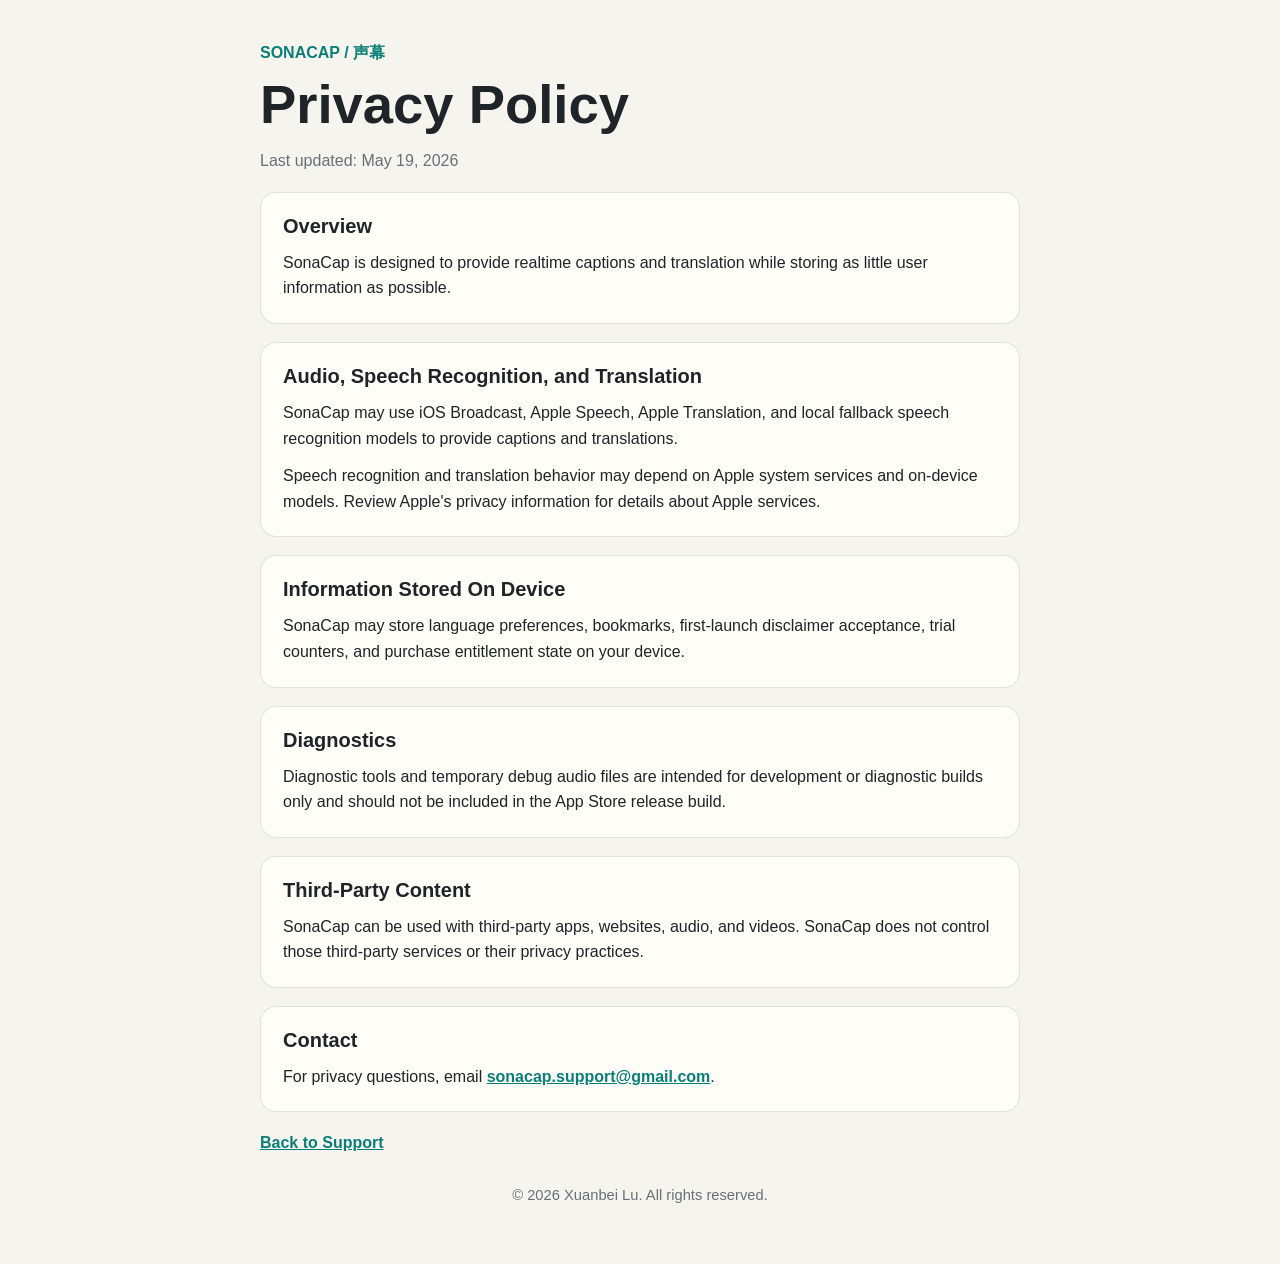
==== privacy.html @ 1b064ba0 "add support resources" ====
<!doctype html>
<html lang="en">
<head>
  <meta charset="utf-8">
  <meta name="viewport" content="width=device-width, initial-scale=1">
  <title>SonaCap Privacy Policy</title>
  <link rel="stylesheet" href="style.css">
</head>
<body>
  <main class="page">
    <header>
      <p class="eyebrow">SonaCap / 声幕</p>
      <h1>Privacy Policy</h1>
      <p class="muted">Last updated: May 19, 2026</p>
    </header>

    <section>
      <h2>Overview</h2>
      <p>SonaCap is designed to provide realtime captions and translation while storing as little user information as possible.</p>
    </section>

    <section>
      <h2>Audio, Speech Recognition, and Translation</h2>
      <p>SonaCap may use iOS Broadcast, Apple Speech, Apple Translation, and local fallback speech recognition models to provide captions and translations.</p>
      <p>Speech recognition and translation behavior may depend on Apple system services and on-device models. Review Apple's privacy information for details about Apple services.</p>
    </section>

    <section>
      <h2>Information Stored On Device</h2>
      <p>SonaCap may store language preferences, bookmarks, first-launch disclaimer acceptance, trial counters, and purchase entitlement state on your device.</p>
    </section>

    <section>
      <h2>Diagnostics</h2>
      <p>Diagnostic tools and temporary debug audio files are intended for development or diagnostic builds only and should not be included in the App Store release build.</p>
    </section>

    <section>
      <h2>Third-Party Content</h2>
      <p>SonaCap can be used with third-party apps, websites, audio, and videos. SonaCap does not control those third-party services or their privacy practices.</p>
    </section>

    <section>
      <h2>Contact</h2>
      <p>For privacy questions, email <a href="mailto:sonacap.support@gmail.com">sonacap.support@gmail.com</a>.</p>
    </section>

    <p><a href="index.html">Back to Support</a></p>

    <footer class="site-footer">
      <p>&copy; 2026 Xuanbei Lu. All rights reserved.</p>
    </footer>
  </main>
</body>
</html>
---- style.css ----
:root {
  color-scheme: light dark;
  --bg: #f6f4ef;
  --panel: #fffdf8;
  --text: #1f2428;
  --muted: #687076;
  --accent: #0a7f77;
  --border: rgba(31, 36, 40, 0.12);
}

@media (prefers-color-scheme: dark) {
  :root {
    --bg: #171917;
    --panel: #20231f;
    --text: #f2f0e8;
    --muted: #b7b2a8;
    --accent: #7dd5c7;
    --border: rgba(242, 240, 232, 0.16);
  }
}

* {
  box-sizing: border-box;
}

body {
  margin: 0;
  background: var(--bg);
  color: var(--text);
  font-family: -apple-system, BlinkMacSystemFont, "Segoe UI", sans-serif;
  line-height: 1.6;
}

.page {
  width: min(760px, calc(100% - 32px));
  margin: 0 auto;
  padding: 40px 0 56px;
}

.hero,
section {
  background: var(--panel);
  border: 1px solid var(--border);
  border-radius: 16px;
  padding: 22px;
  margin: 18px 0;
}

h1,
h2 {
  line-height: 1.15;
  margin: 0 0 12px;
}

h1 {
  font-size: clamp(2rem, 5vw, 3.4rem);
}

h2 {
  font-size: 1.25rem;
}

p {
  margin: 0 0 12px;
}

p:last-child {
  margin-bottom: 0;
}

a {
  color: var(--accent);
  font-weight: 650;
}

.eyebrow {
  color: var(--accent);
  font-weight: 800;
  letter-spacing: 0;
  text-transform: uppercase;
  margin-bottom: 8px;
}

.summary {
  color: var(--muted);
  font-size: 1.08rem;
}

.muted {
  color: var(--muted);
}

details {
  border-top: 1px solid var(--border);
  padding: 14px 0;
}

details:first-of-type {
  border-top: 0;
}

summary {
  cursor: pointer;
  font-weight: 750;
}

.links {
  display: flex;
  flex-wrap: wrap;
  gap: 12px;
  margin-top: 18px;
}

.links a {
  background: var(--panel);
  border: 1px solid var(--border);
  border-radius: 999px;
  padding: 10px 14px;
  text-decoration: none;
}

ul {
  padding-left: 1.2rem;
}

.site-footer {
  color: var(--muted);
  font-size: 0.92rem;
  margin-top: 28px;
  text-align: center;
}
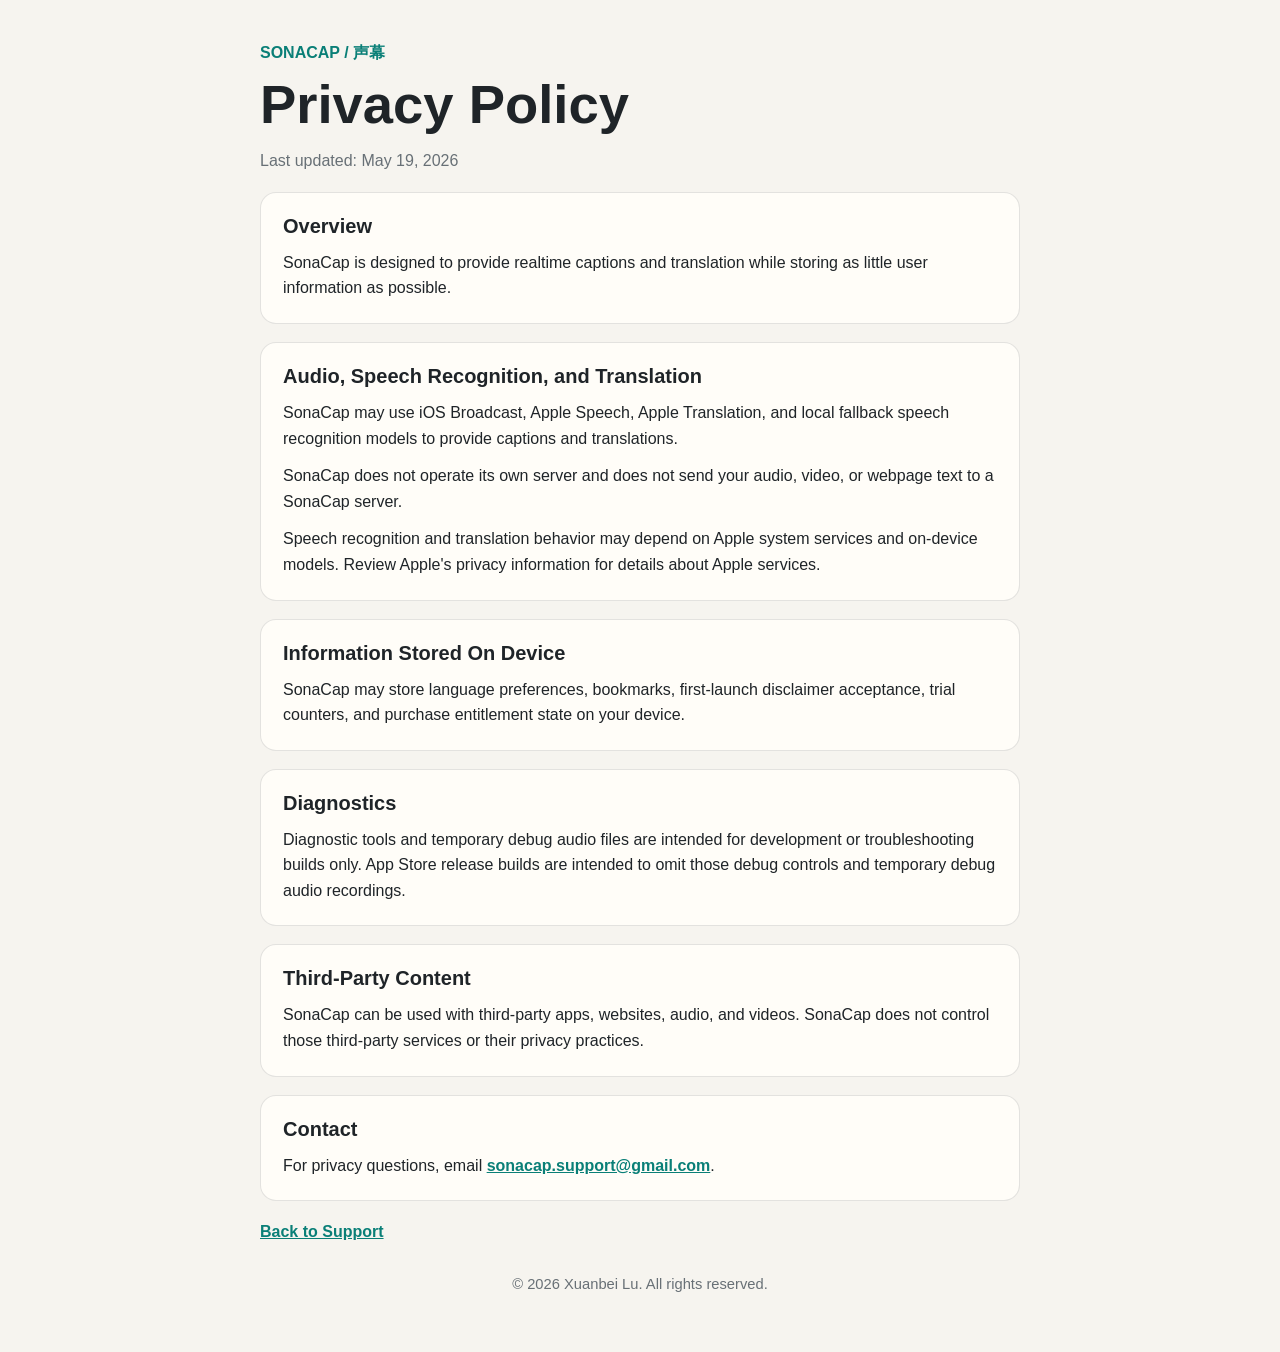
==== commit b8be52d2: "update" ====
--- a/privacy.html
+++ b/privacy.html
@@ -22,6 +22,7 @@
     <section>
       <h2>Audio, Speech Recognition, and Translation</h2>
       <p>SonaCap may use iOS Broadcast, Apple Speech, Apple Translation, and local fallback speech recognition models to provide captions and translations.</p>
+      <p>SonaCap does not operate its own server and does not send your audio, video, or webpage text to a SonaCap server.</p>
       <p>Speech recognition and translation behavior may depend on Apple system services and on-device models. Review Apple's privacy information for details about Apple services.</p>
     </section>
 
@@ -32,7 +33,7 @@
 
     <section>
       <h2>Diagnostics</h2>
-      <p>Diagnostic tools and temporary debug audio files are intended for development or diagnostic builds only and should not be included in the App Store release build.</p>
+      <p>Diagnostic tools and temporary debug audio files are intended for development or troubleshooting builds only. App Store release builds are intended to omit those debug controls and temporary debug audio recordings.</p>
     </section>
 
     <section>
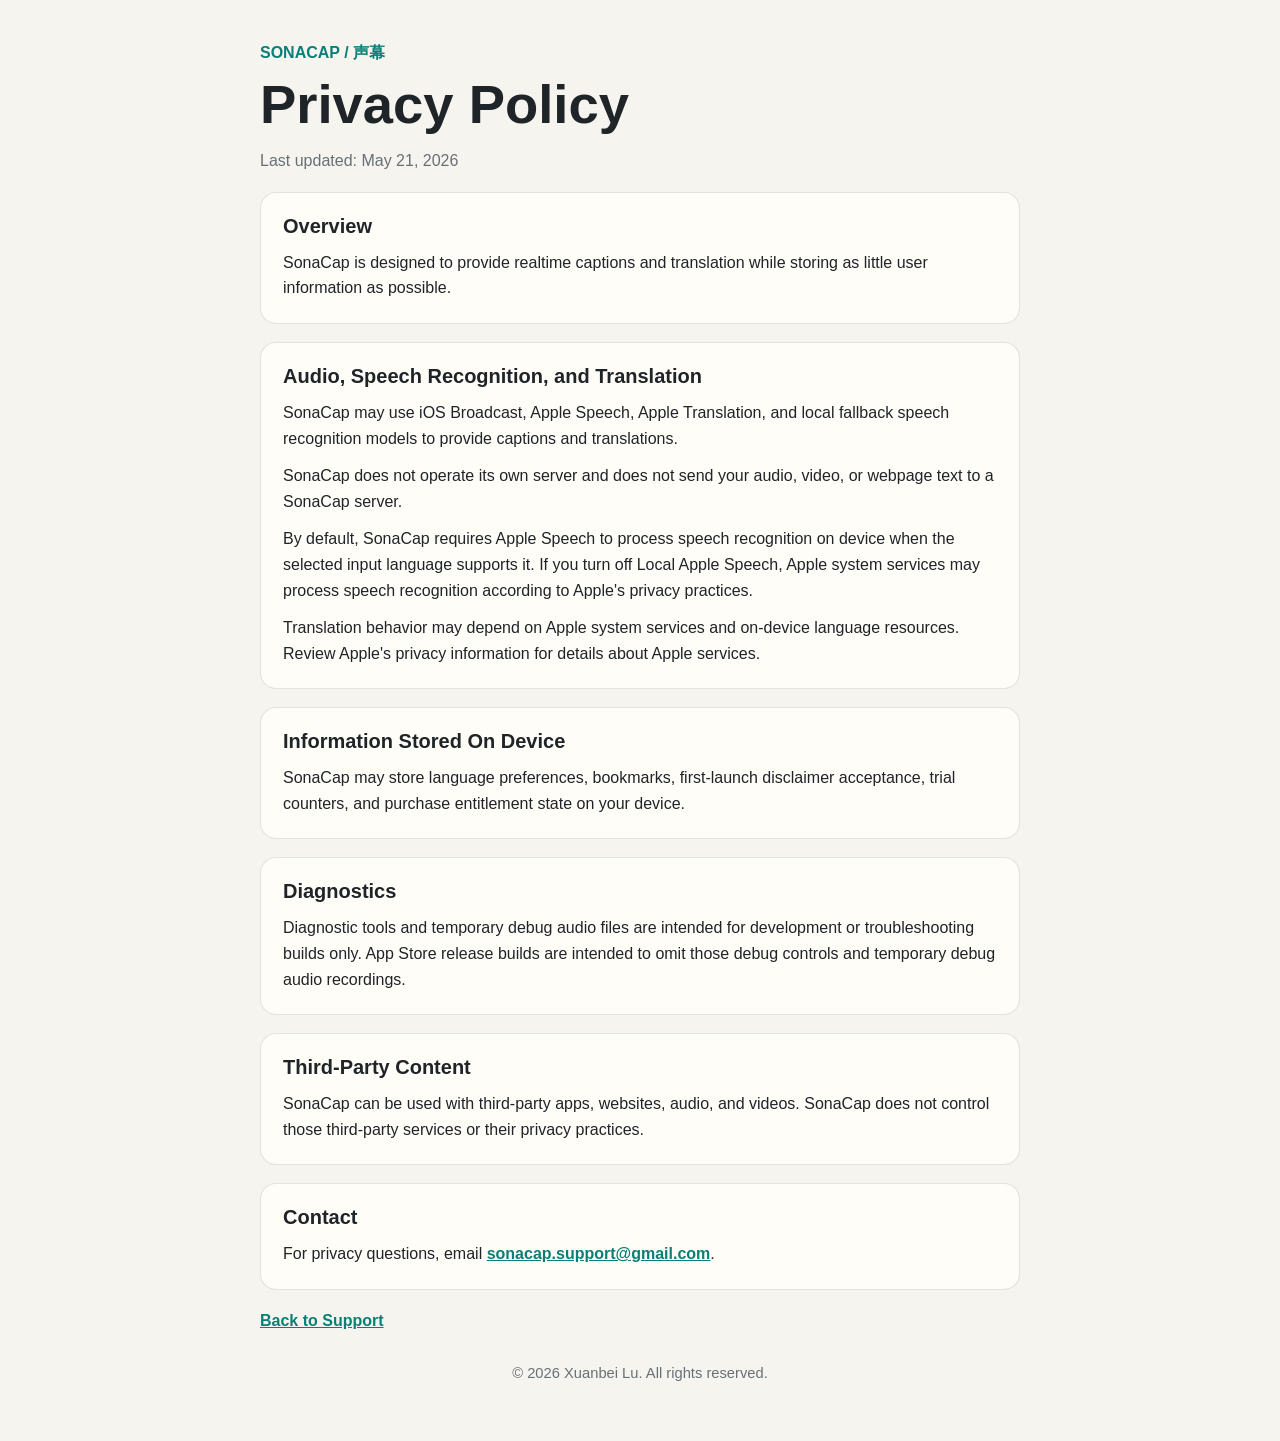
==== commit 0a02e5d1: "update" ====
--- a/privacy.html
+++ b/privacy.html
@@ -11,7 +11,7 @@
     <header>
       <p class="eyebrow">SonaCap / 声幕</p>
       <h1>Privacy Policy</h1>
-      <p class="muted">Last updated: May 19, 2026</p>
+      <p class="muted">Last updated: May 21, 2026</p>
     </header>
 
     <section>
@@ -23,7 +23,8 @@
       <h2>Audio, Speech Recognition, and Translation</h2>
       <p>SonaCap may use iOS Broadcast, Apple Speech, Apple Translation, and local fallback speech recognition models to provide captions and translations.</p>
       <p>SonaCap does not operate its own server and does not send your audio, video, or webpage text to a SonaCap server.</p>
-      <p>Speech recognition and translation behavior may depend on Apple system services and on-device models. Review Apple's privacy information for details about Apple services.</p>
+      <p>By default, SonaCap requires Apple Speech to process speech recognition on device when the selected input language supports it. If you turn off Local Apple Speech, Apple system services may process speech recognition according to Apple's privacy practices.</p>
+      <p>Translation behavior may depend on Apple system services and on-device language resources. Review Apple's privacy information for details about Apple services.</p>
     </section>
 
     <section>
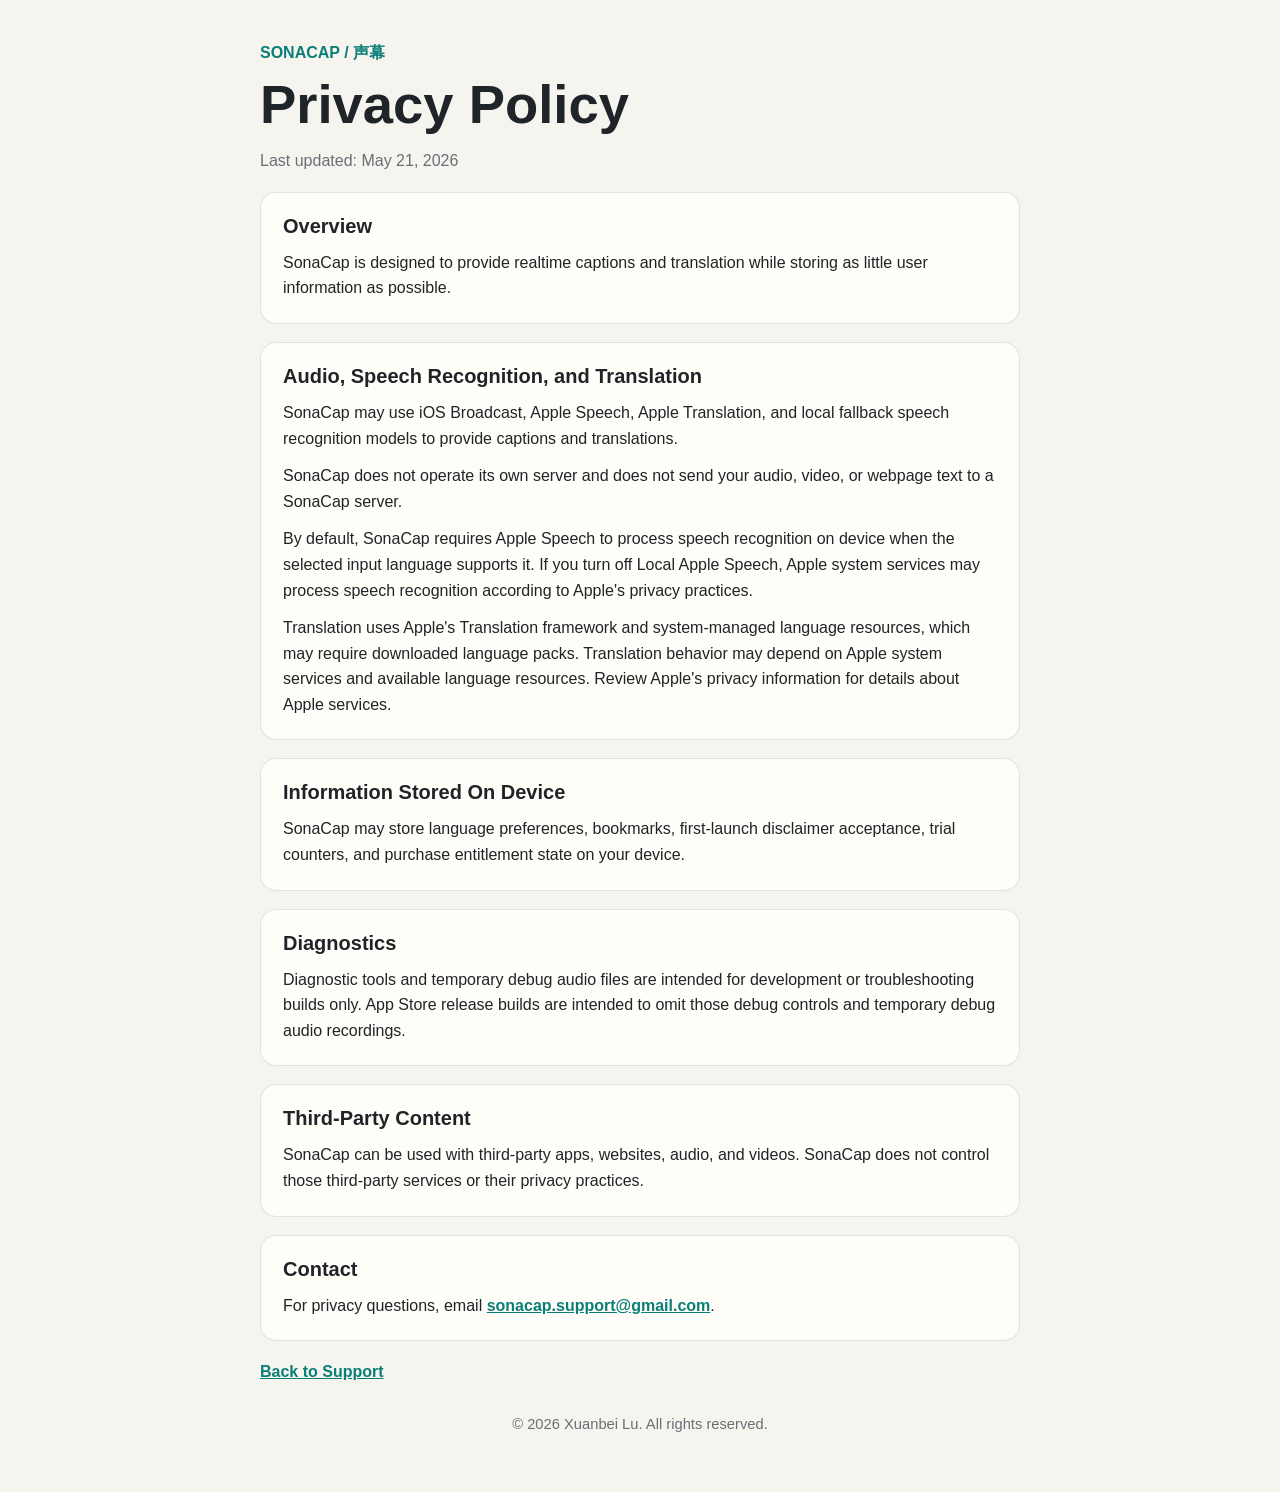
==== commit 3748d0d9: "update" ====
--- a/privacy.html
+++ b/privacy.html
@@ -24,7 +24,7 @@
       <p>SonaCap may use iOS Broadcast, Apple Speech, Apple Translation, and local fallback speech recognition models to provide captions and translations.</p>
       <p>SonaCap does not operate its own server and does not send your audio, video, or webpage text to a SonaCap server.</p>
       <p>By default, SonaCap requires Apple Speech to process speech recognition on device when the selected input language supports it. If you turn off Local Apple Speech, Apple system services may process speech recognition according to Apple's privacy practices.</p>
-      <p>Translation behavior may depend on Apple system services and on-device language resources. Review Apple's privacy information for details about Apple services.</p>
+      <p>Translation uses Apple's Translation framework and system-managed language resources, which may require downloaded language packs. Translation behavior may depend on Apple system services and available language resources. Review Apple's privacy information for details about Apple services.</p>
     </section>
 
     <section>
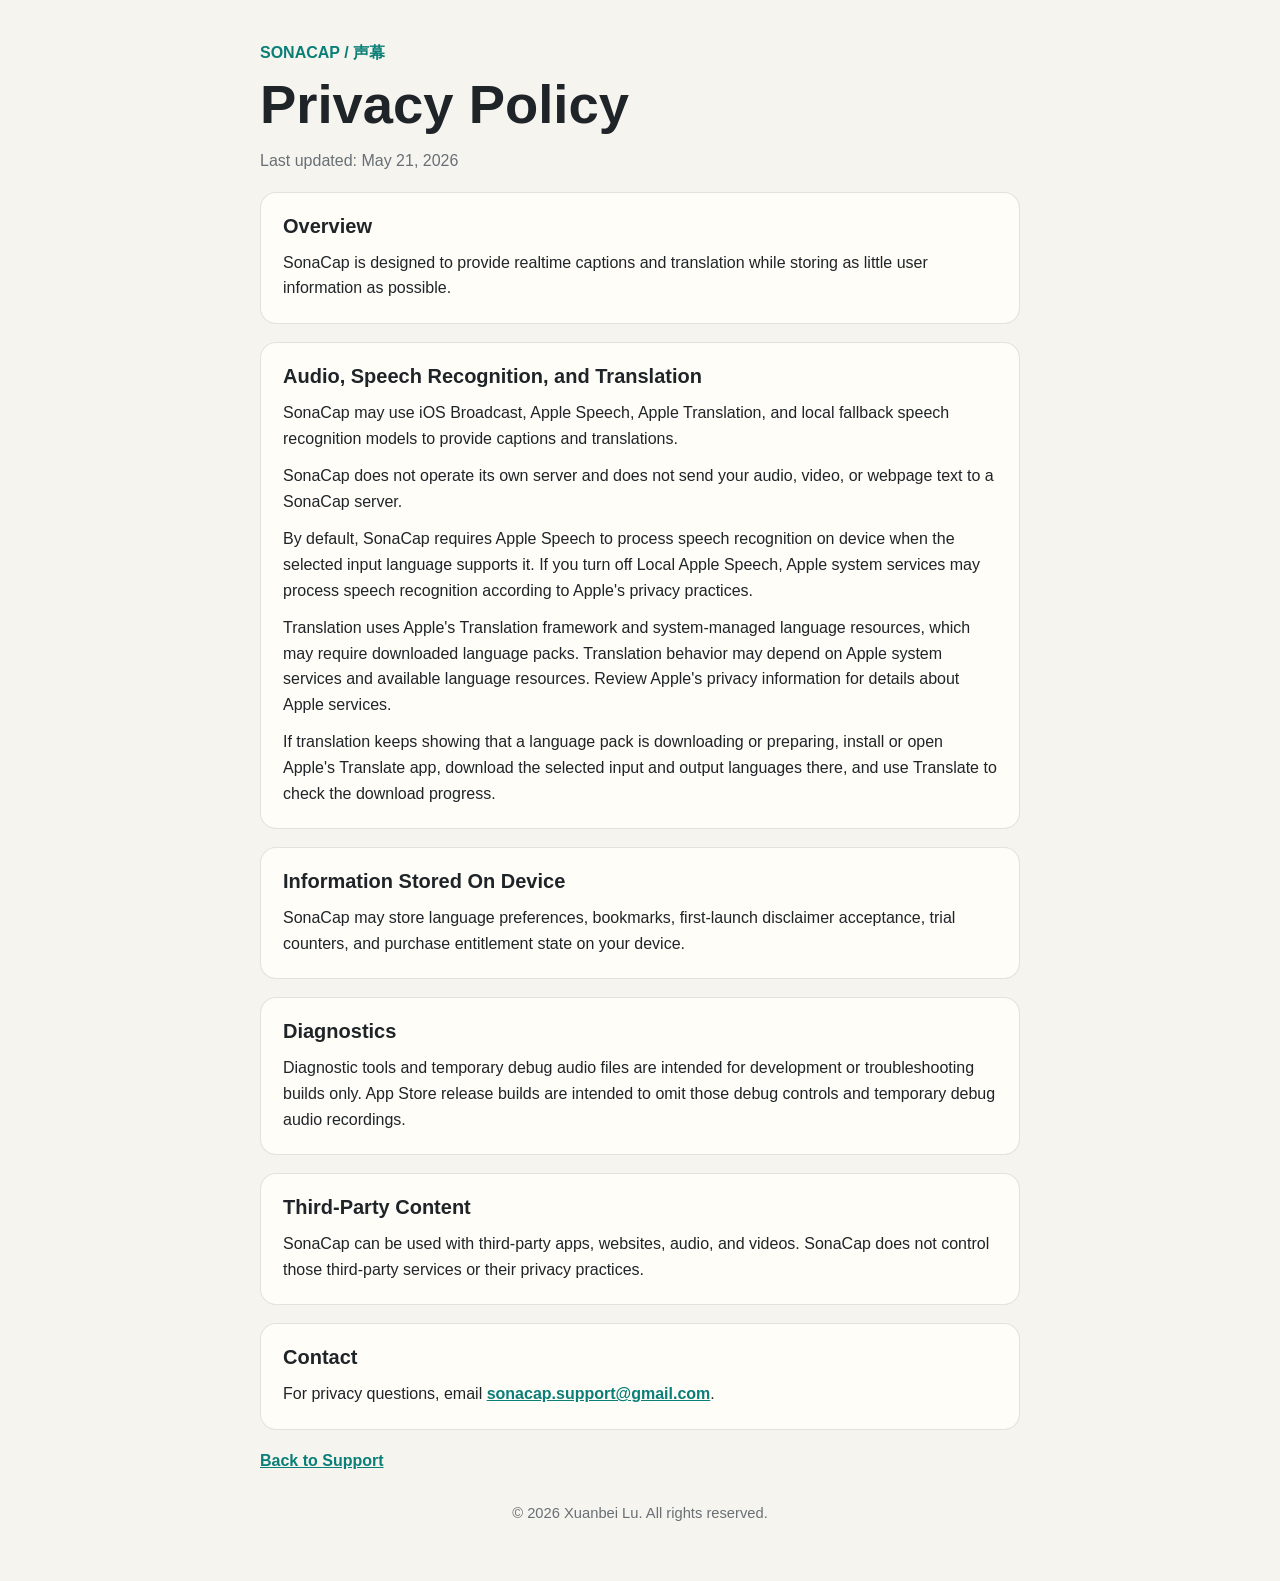
==== commit f8b88718: "update" ====
--- a/privacy.html
+++ b/privacy.html
@@ -25,6 +25,7 @@
       <p>SonaCap does not operate its own server and does not send your audio, video, or webpage text to a SonaCap server.</p>
       <p>By default, SonaCap requires Apple Speech to process speech recognition on device when the selected input language supports it. If you turn off Local Apple Speech, Apple system services may process speech recognition according to Apple's privacy practices.</p>
       <p>Translation uses Apple's Translation framework and system-managed language resources, which may require downloaded language packs. Translation behavior may depend on Apple system services and available language resources. Review Apple's privacy information for details about Apple services.</p>
+      <p>If translation keeps showing that a language pack is downloading or preparing, install or open Apple's Translate app, download the selected input and output languages there, and use Translate to check the download progress.</p>
     </section>
 
     <section>
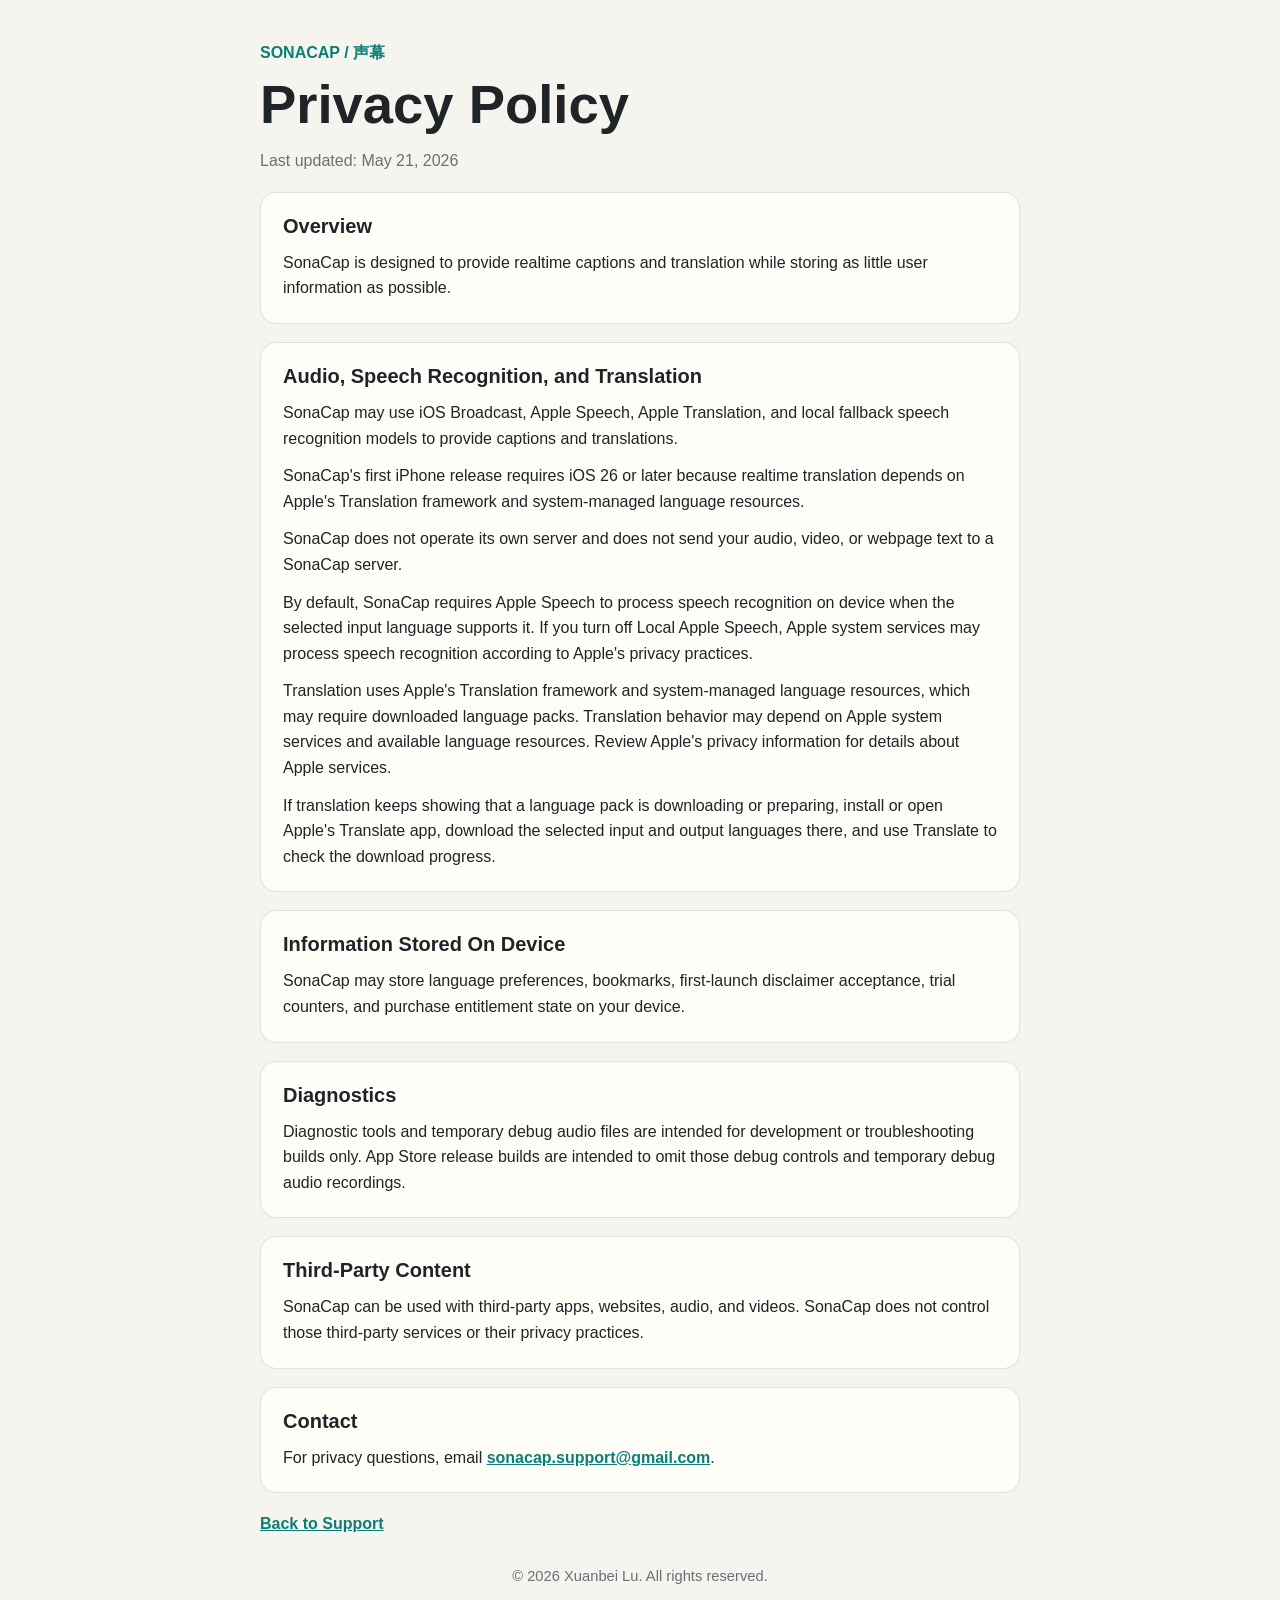
==== commit d57e29a8: "update" ====
--- a/privacy.html
+++ b/privacy.html
@@ -22,6 +22,7 @@
     <section>
       <h2>Audio, Speech Recognition, and Translation</h2>
       <p>SonaCap may use iOS Broadcast, Apple Speech, Apple Translation, and local fallback speech recognition models to provide captions and translations.</p>
+      <p>SonaCap's first iPhone release requires iOS 26 or later because realtime translation depends on Apple's Translation framework and system-managed language resources.</p>
       <p>SonaCap does not operate its own server and does not send your audio, video, or webpage text to a SonaCap server.</p>
       <p>By default, SonaCap requires Apple Speech to process speech recognition on device when the selected input language supports it. If you turn off Local Apple Speech, Apple system services may process speech recognition according to Apple's privacy practices.</p>
       <p>Translation uses Apple's Translation framework and system-managed language resources, which may require downloaded language packs. Translation behavior may depend on Apple system services and available language resources. Review Apple's privacy information for details about Apple services.</p>
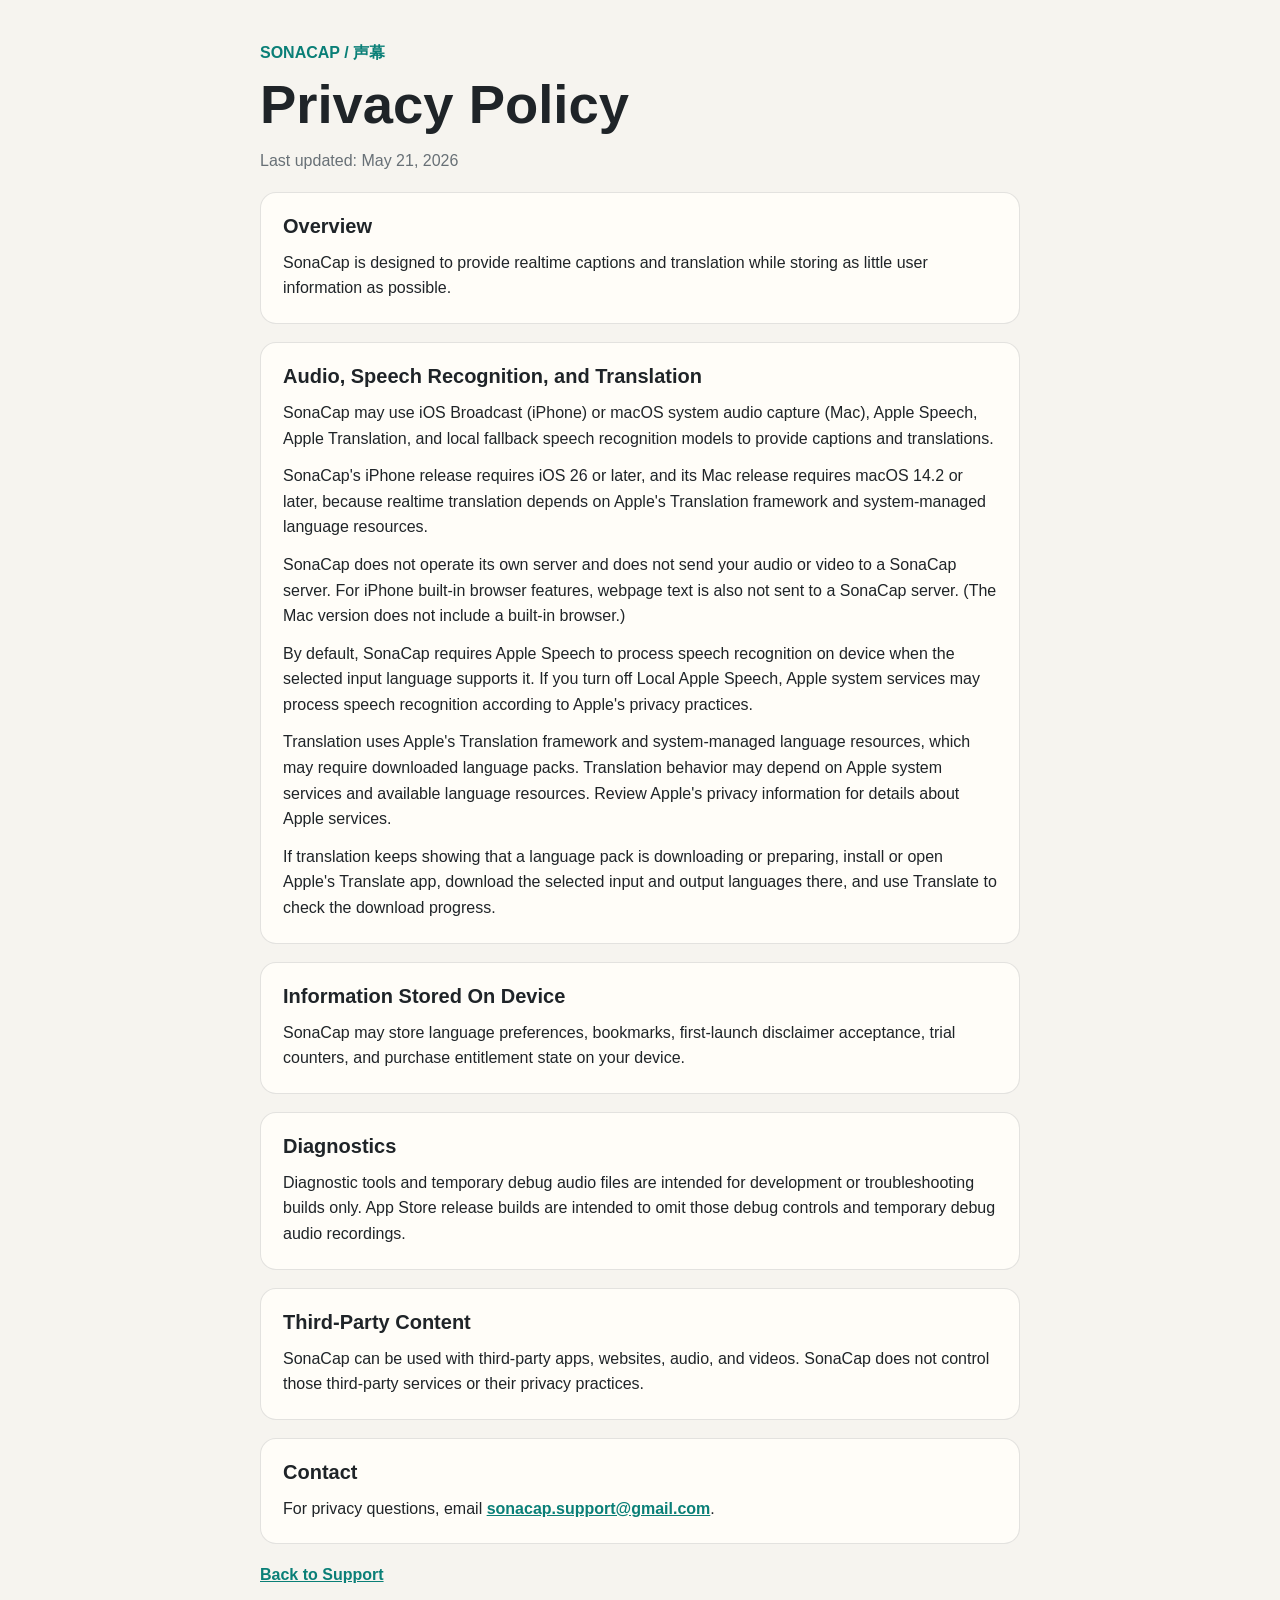
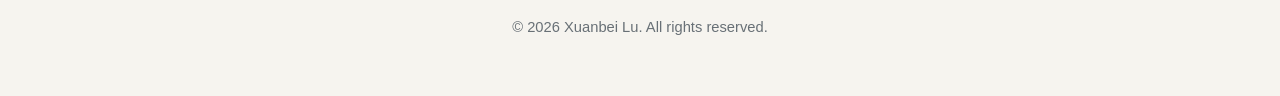
==== commit 2b608cf8: "update" ====
--- a/privacy.html
+++ b/privacy.html
@@ -21,9 +21,9 @@
 
     <section>
       <h2>Audio, Speech Recognition, and Translation</h2>
-      <p>SonaCap may use iOS Broadcast, Apple Speech, Apple Translation, and local fallback speech recognition models to provide captions and translations.</p>
-      <p>SonaCap's first iPhone release requires iOS 26 or later because realtime translation depends on Apple's Translation framework and system-managed language resources.</p>
-      <p>SonaCap does not operate its own server and does not send your audio, video, or webpage text to a SonaCap server.</p>
+      <p>SonaCap may use iOS Broadcast (iPhone) or macOS system audio capture (Mac), Apple Speech, Apple Translation, and local fallback speech recognition models to provide captions and translations.</p>
+      <p>SonaCap's iPhone release requires iOS 26 or later, and its Mac release requires macOS 14.2 or later, because realtime translation depends on Apple's Translation framework and system-managed language resources.</p>
+      <p>SonaCap does not operate its own server and does not send your audio or video to a SonaCap server. For iPhone built-in browser features, webpage text is also not sent to a SonaCap server. (The Mac version does not include a built-in browser.)</p>
       <p>By default, SonaCap requires Apple Speech to process speech recognition on device when the selected input language supports it. If you turn off Local Apple Speech, Apple system services may process speech recognition according to Apple's privacy practices.</p>
       <p>Translation uses Apple's Translation framework and system-managed language resources, which may require downloaded language packs. Translation behavior may depend on Apple system services and available language resources. Review Apple's privacy information for details about Apple services.</p>
       <p>If translation keeps showing that a language pack is downloading or preparing, install or open Apple's Translate app, download the selected input and output languages there, and use Translate to check the download progress.</p>
